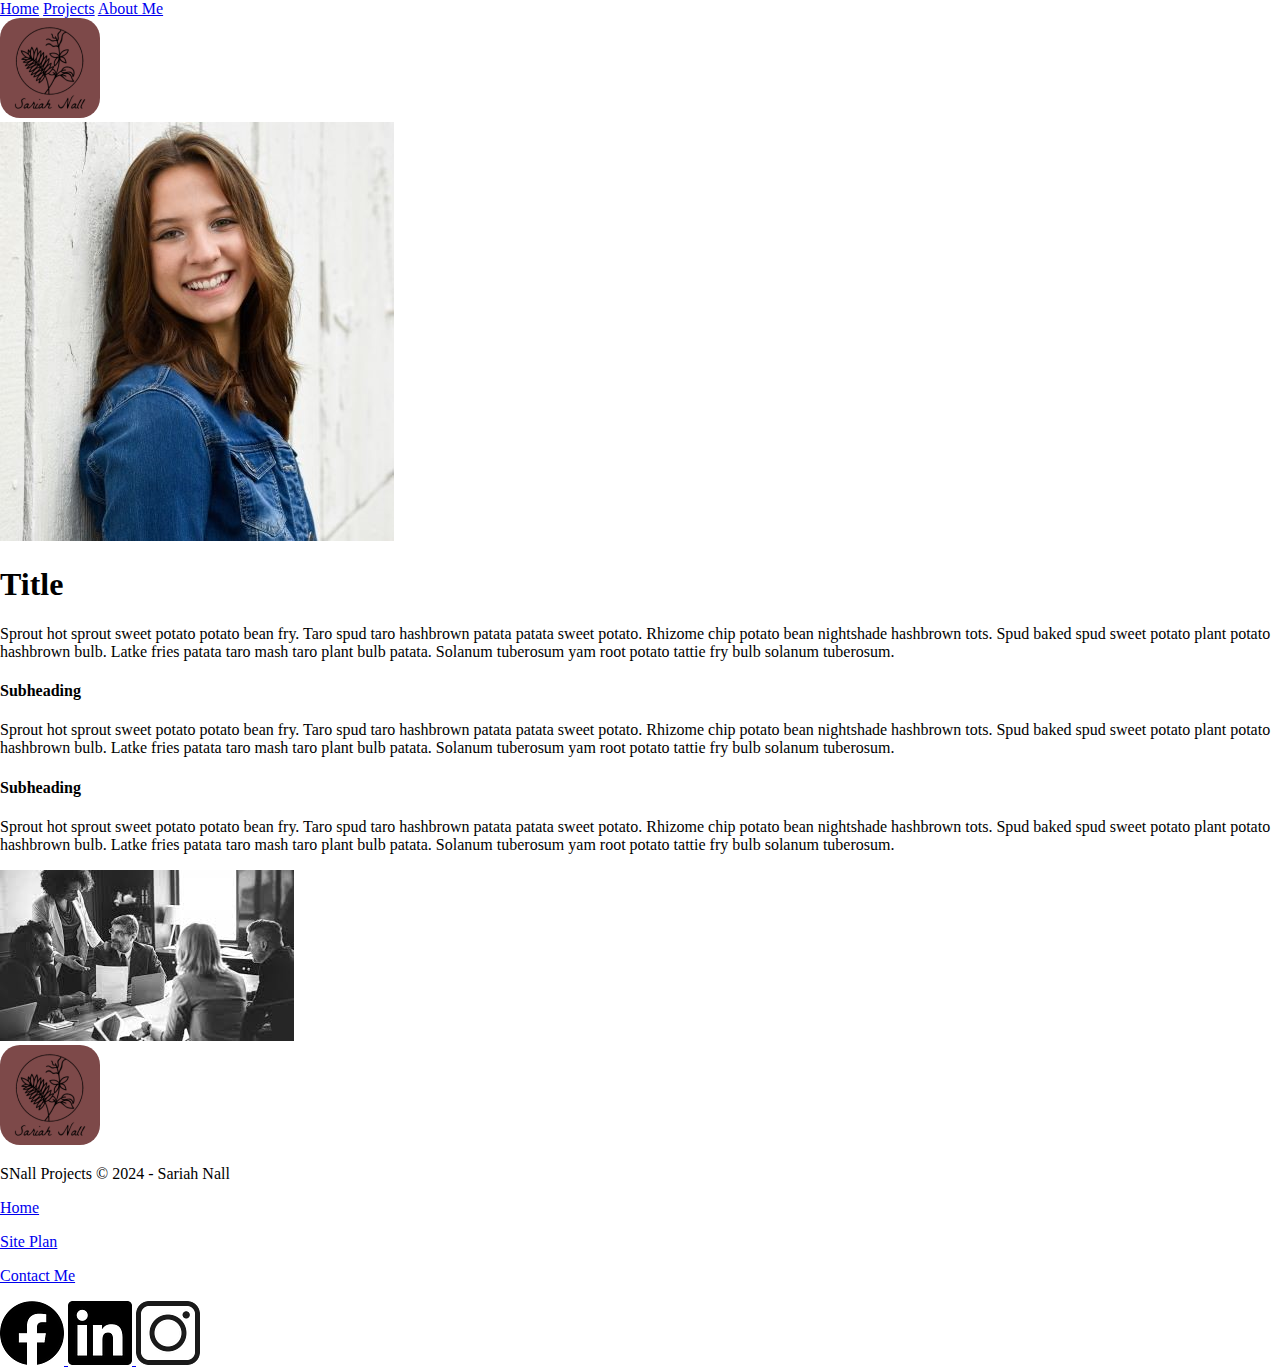
==== aboutme.html @ f1ec83cd "title fix" ====
<!DOCTYPE html>
<html lang="en">
<head>
    <meta charset="UTF-8">
    <meta http-equiv="X-UA-Compatible" content="IE=edge">
    <meta name="viewport" content="width=device-width, initial-scale=1.0">
    <title>Sariah Nall | Portfolio | About Me</title>
    <link rel="stylesheet" href="styles/home.css">
    <link rel="icon" type="image/x-icon" href="images/favicon.ico">
</head>
<body>
    <header>
        <nav>
            <a href="index.html">Home</a>
            <a href="projects.html">Projects</a>
            <a href="aboutme.html">About Me</a>
        </nav>
        <a id="logo_link" href="index.html">
            <img class="logo" src="images/portfolio-logo.png" alt="Sariah Nall Logo">
        </a>
    </header>
    <main>
        <div id="about-grid">
            <img class="about-imgs" src="images/aboutmeone.jpg" alt="Sariah Portrait Picture">
            <h1 class="grid-title">Title</h1>
            <p class="grid-paragraphs">Sprout hot sprout sweet potato potato bean fry. Taro spud taro hashbrown patata patata sweet potato. Rhizome chip potato bean nightshade hashbrown tots. Spud baked spud sweet potato plant potato hashbrown bulb. Latke fries patata taro mash taro plant bulb patata. Solanum tuberosum yam root potato tattie fry bulb solanum tuberosum.</p>
            <h4>Subheading</h4>
            <p class="grid-paragraphs">Sprout hot sprout sweet potato potato bean fry. Taro spud taro hashbrown patata patata sweet potato. Rhizome chip potato bean nightshade hashbrown tots. Spud baked spud sweet potato plant potato hashbrown bulb. Latke fries patata taro mash taro plant bulb patata. Solanum tuberosum yam root potato tattie fry bulb solanum tuberosum.</p>
            <h4 class="grid-subhead">Subheading</h4>
            <p class="grid-paragraphs">Sprout hot sprout sweet potato potato bean fry. Taro spud taro hashbrown patata patata sweet potato. Rhizome chip potato bean nightshade hashbrown tots. Spud baked spud sweet potato plant potato hashbrown bulb. Latke fries patata taro mash taro plant bulb patata. Solanum tuberosum yam root potato tattie fry bulb solanum tuberosum.</p>
            <img class="about-imgs" src="images/abouttwo.jpg" alt="Teamwork Picture">
        </div>

    </main>
    <footer>
        <a id="logo_link" href="index.html">
            <img class="logo" src="images/portfolio-logo.png" alt="Sariah Nall Logo">
        </a>
        <p>SNall Projects &copy; 2024 - Sariah Nall</p>
        <p><a href="index.html">Home</a></p>
        <p><a href="site-plan.html">Site Plan</a></p>
        <p><a href="contactme.html">Contact Me</a></p>
        <div class="social">
            <a href="https://facebook.com">
                <img class=".social-media-icons" src="images/facebook-icon.png" alt="fb icon">
            </a>
            <a href="https://linkedin.com">
                <img class=".social-media-icons" src="images/linkedin-icon.png" alt="linkedin icon">
            </a>
            <a href="https://instagram.com">
                <img class=".social-media-icons" src="images/instagram-icon.png" alt="instagram icon">
            </a>
        </div>
    </footer>
</body>
</html>
---- styles/home.css ----
body{
    margin: 0;
}
.logo{
    width: 100px;
    border-radius: 20%;
}
.grid-main{
    display: grid;
    grid-template-columns: 1fr 1fr 1fr;
}
.social-media-icons{
    width: 60px;
}
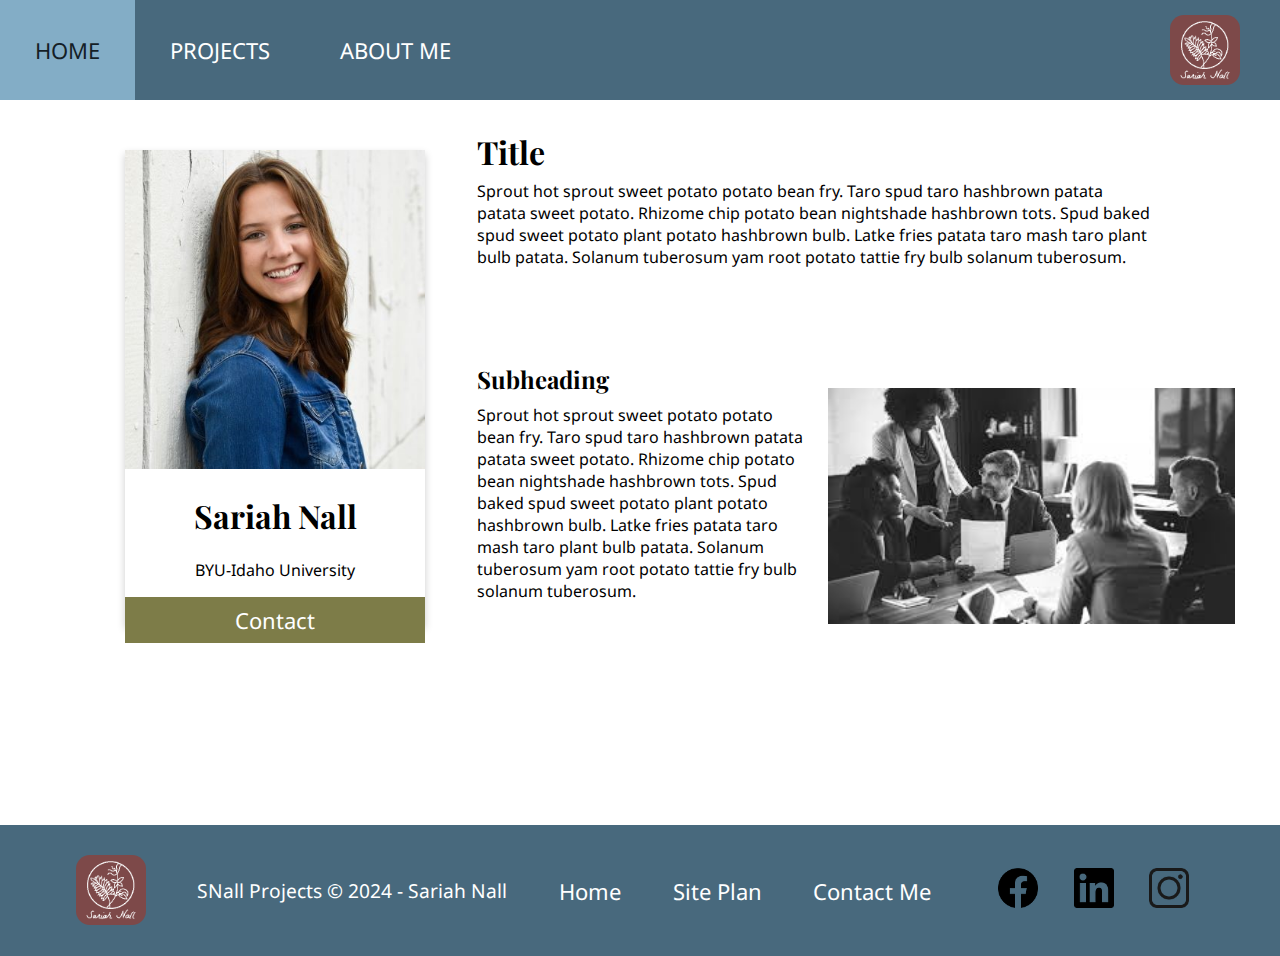
==== commit 214c84d2: "Finish styling" ====
--- a/aboutme.html
+++ b/aboutme.html
@@ -11,29 +11,32 @@
 <body>
     <header>
         <nav>
-            <a href="index.html">Home</a>
-            <a href="projects.html">Projects</a>
-            <a href="aboutme.html">About Me</a>
+            <a href="index.html">HOME</a>
+            <a href="projects.html">PROJECTS</a>
+            <a href="aboutme.html">ABOUT ME</a>
         </nav>
-        <a id="logo_link" href="index.html">
+        <a class="logo_link" href="index.html">
             <img class="logo" src="images/portfolio-logo.png" alt="Sariah Nall Logo">
         </a>
     </header>
     <main>
         <div id="about-grid">
-            <img class="about-imgs" src="images/aboutmeone.jpg" alt="Sariah Portrait Picture">
+            <div class="card">
+                <img src="images/aboutmeone.jpg" alt="John" style="width:100%">
+                <h1>Sariah Nall</h1>
+                <p>BYU-Idaho University</p>
+                <p class="card-button"><a href="contactme.html">Contact</a></p>
+            </div>
             <h1 class="grid-title">Title</h1>
-            <p class="grid-paragraphs">Sprout hot sprout sweet potato potato bean fry. Taro spud taro hashbrown patata patata sweet potato. Rhizome chip potato bean nightshade hashbrown tots. Spud baked spud sweet potato plant potato hashbrown bulb. Latke fries patata taro mash taro plant bulb patata. Solanum tuberosum yam root potato tattie fry bulb solanum tuberosum.</p>
-            <h4>Subheading</h4>
-            <p class="grid-paragraphs">Sprout hot sprout sweet potato potato bean fry. Taro spud taro hashbrown patata patata sweet potato. Rhizome chip potato bean nightshade hashbrown tots. Spud baked spud sweet potato plant potato hashbrown bulb. Latke fries patata taro mash taro plant bulb patata. Solanum tuberosum yam root potato tattie fry bulb solanum tuberosum.</p>
-            <h4 class="grid-subhead">Subheading</h4>
-            <p class="grid-paragraphs">Sprout hot sprout sweet potato potato bean fry. Taro spud taro hashbrown patata patata sweet potato. Rhizome chip potato bean nightshade hashbrown tots. Spud baked spud sweet potato plant potato hashbrown bulb. Latke fries patata taro mash taro plant bulb patata. Solanum tuberosum yam root potato tattie fry bulb solanum tuberosum.</p>
-            <img class="about-imgs" src="images/abouttwo.jpg" alt="Teamwork Picture">
+            <p class="grid-paragraphs" id="aboutone">Sprout hot sprout sweet potato potato bean fry. Taro spud taro hashbrown patata patata sweet potato. Rhizome chip potato bean nightshade hashbrown tots. Spud baked spud sweet potato plant potato hashbrown bulb. Latke fries patata taro mash taro plant bulb patata. Solanum tuberosum yam root potato tattie fry bulb solanum tuberosum.</p>
+            <h2 class="grid-subhead">Subheading</h2>
+            <p class="grid-paragraphs" id="abouttwo">Sprout hot sprout sweet potato potato bean fry. Taro spud taro hashbrown patata patata sweet potato. Rhizome chip potato bean nightshade hashbrown tots. Spud baked spud sweet potato plant potato hashbrown bulb. Latke fries patata taro mash taro plant bulb patata. Solanum tuberosum yam root potato tattie fry bulb solanum tuberosum.</p>
+            <img class="about-img" src="images/abouttwo.jpg" alt="Teamwork Picture">
         </div>
 
     </main>
     <footer>
-        <a id="logo_link" href="index.html">
+        <a class="logo_link" href="index.html">
             <img class="logo" src="images/portfolio-logo.png" alt="Sariah Nall Logo">
         </a>
         <p>SNall Projects &copy; 2024 - Sariah Nall</p>
--- a/styles/home.css
+++ b/styles/home.css
@@ -1,14 +1,214 @@
+/* all pages CSS*/
+@import url('https://fonts.googleapis.com/css2?family=Noto+Sans:ital,wght@0,100..900;1,100..900&family=Playfair+Display:ital,wght@0,400..900;1,400..900&display=swap');
+:root {
+  --primary-color: #48697D;
+  --secondary-color: #7d4949;
+  --accent1-color: #7D7C48;
+  --accent2-color: #9dcae6;
+
+  --heading-font: "Playfair Display", serif;
+  --paragraph-font: "Noto Sans", sans-serif;
+}
 body{
     margin: 0;
 }
+body h1, h2, h3, h4{
+    font-family: var(--heading-font);
+}
+body p{
+    font-family: var(--paragraph-font);
+}
+header{
+    display: grid;
+    grid-template-columns: auto 150px;
+    background-color: var(--primary-color);
+}
+.logo_link{
+    padding-top: 5px;
+    justify-self: center;
+    align-self: center;
+}
 .logo{
-    width: 100px;
+    width: 70px;
     border-radius: 20%;
 }
-.grid-main{
-    display: grid;
-    grid-template-columns: 1fr 1fr 1fr;
-}
-.social-media-icons{
-    width: 60px;
+nav {
+    display: flex;
+    justify-content: left;
+    font-family: var(--paragraph-font);
+    font-size: large;
+}
+nav a{
+    text-align: center;
+    text-decoration: none;
+    color: white;
+    padding: 35px;
+}
+nav a:hover{
+    background-color: var(--accent2-color);
+    color: black;
+}
+footer{
+    background-color: var(--primary-color);
+    color: white;
+    padding: 25px 50px;
+    margin-top: 200px;
+    display: flex;
+    justify-content: space-around;
+    align-items: center;
+}
+footer a{
+    text-decoration: none;
+    color: white;
+}
+footer a:hover{
+    color: black;
+}
+footer p{
+    font-size: 1.2em;
+}
+footer .social img{
+    width: 40px;
+    padding: 15px;
+}
+footer p:hover{
+    text-decoration: underline;
+}
+
+/* Home Page CSS */
+#hero {
+    display: grid;
+    grid-template-columns: 50px 1fr 3fr 1fr 50px;
+}
+#hero-box{
+    grid-column: 1/6;
+    grid-row: 1/3;
+    z-index: -1;
+}
+#hero-img{
+    width: 100%;
+    opacity: 0.5;
+}
+#hero-msg {
+    grid-column: 2/5;
+    grid-row: 1/2;
+    margin-top: 40px;
+}
+#hero-msg h1, #hero-msg h4{
+    text-align: left;
+    color: black;
+    background-color: var(--accent2-color);
+}
+.home-title{
+    font-size: 3em;
+    margin-top: 10px;
+}
+.home-para{
+    padding-top: 10px;
+    margin-top: -40px;
+    font-size: 1.4em;
+    padding-bottom: 10px;
+}
+#home-grid{
+    display: grid;
+    grid-template-columns: 1fr 1fr 1fr 1fr;
+    column-gap: 10%;
+}
+.grid-item{
+    grid-column: 1/3;
+    margin-left: 20%;
+}
+#grid-head{
+    margin-top: 20%;
+    margin-left: 80px;
+    font-size: 1.5em;
+}
+.grid-img{
+    width: 200%;
+    margin-top: -20%;
+}
+
+/* About Me CSS */
+#about-grid{
+    display: grid;
+    grid-template-columns: 100px 1fr 1fr 1fr 100px;
+    grid-template-rows: 50px 1fr 1fr;
+    grid-column-gap: 25px;
+}
+.card{
+    box-shadow: 0 4px 8px 0 rgba(0, 0, 0, 0.2);
+    max-width: 300px;
+    max-height: 475px;
+    text-align: center;
+    grid-column: 2/3;
+    grid-row: 2/4;
+}
+.card-button{
+    outline: 0;
+    padding: 8px 0px;
+    background-color: var(--accent1-color);
+    width: 100%;
+    font-size: 12px;
+}
+a{
+    text-decoration: none;
+    font-size: 22px;
+    color: white;
+}
+a:hover{
+    color: white;
+    opacity: 0.7;
+}
+.grid-title{
+    grid-column: 3/5;
+    grid-row: 1/2;
+    margin-top: 30px;
+}
+#aboutone{
+    grid-column: 3/5;
+    grid-row: 2/3;
+    margin-top: 30px;
+}
+.grid-subhead{
+    grid-column: 3/4;
+    grid-row: 3/4;
+    margin-top: -25px;
+}
+#abouttwo{
+    grid-column: 3/4;
+    grid-row: 3/4;
+}
+.about-img{
+    width: 90%;
+    grid-column: 4/6;
+    grid-row: 3/4
+}
+
+
+
+
+@media screen and (max-width: 900px) {
+    nav, footer {
+        flex-direction: column;
+    }
+    nav a {
+        display: block;
+        padding: 15px;
+    }
+        #hero, .home-grid{
+        display: block;
+        height: auto;
+    }
+    #hero{
+        margin-top: 0;
+    }
+    #hero-msg{
+        margin-top: 0%;
+    }
+    .home-title {
+        font-size: 25px;
+    }
+    footer {
+        margin-top: 25px;
+    }
 }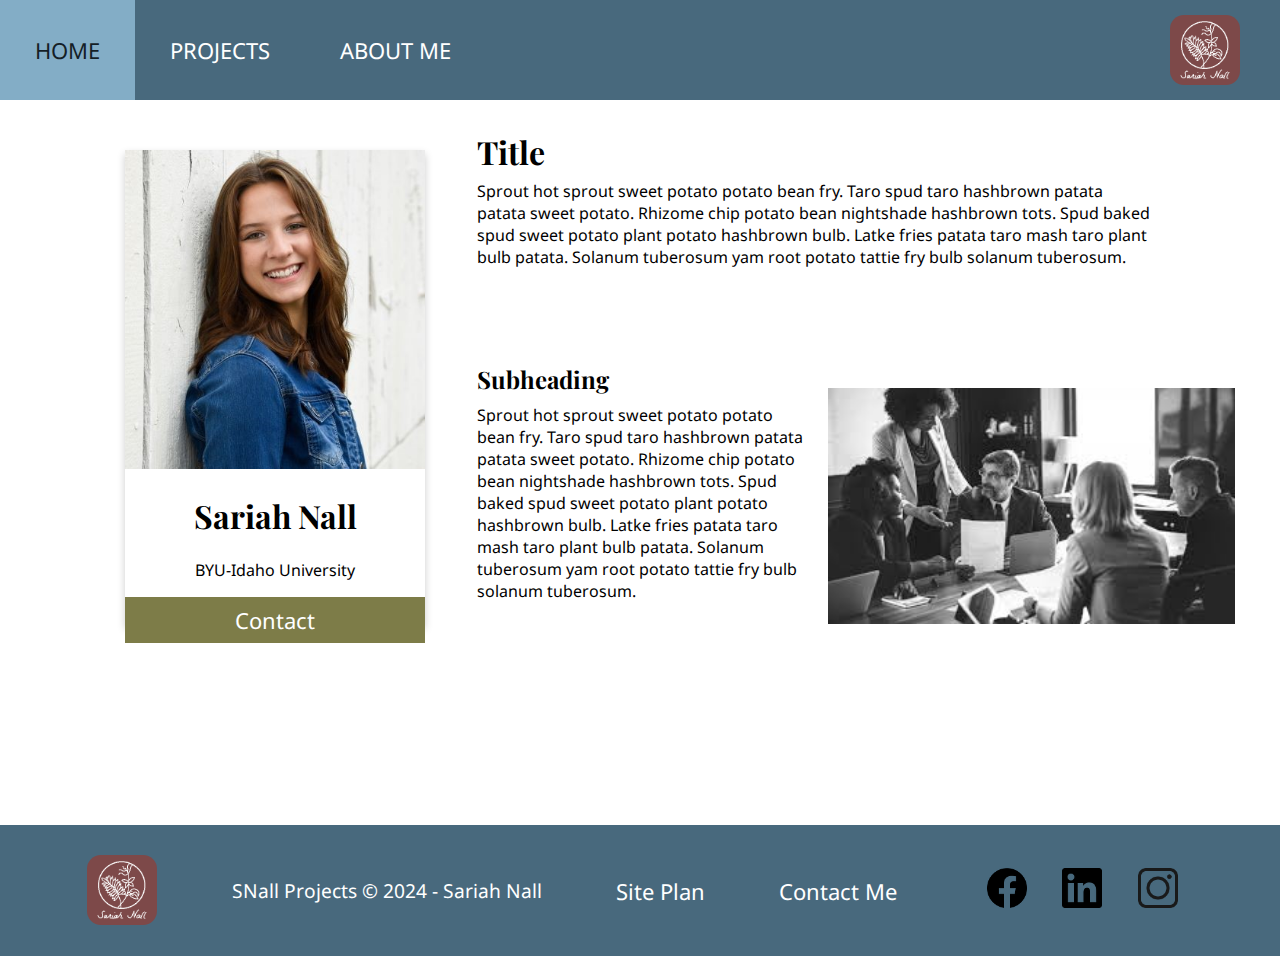
==== commit 4622c1dd: "get rid of home link on bottom" ====
--- a/aboutme.html
+++ b/aboutme.html
@@ -40,7 +40,6 @@
             <img class="logo" src="images/portfolio-logo.png" alt="Sariah Nall Logo">
         </a>
         <p>SNall Projects &copy; 2024 - Sariah Nall</p>
-        <p><a href="index.html">Home</a></p>
         <p><a href="site-plan.html">Site Plan</a></p>
         <p><a href="contactme.html">Contact Me</a></p>
         <div class="social">
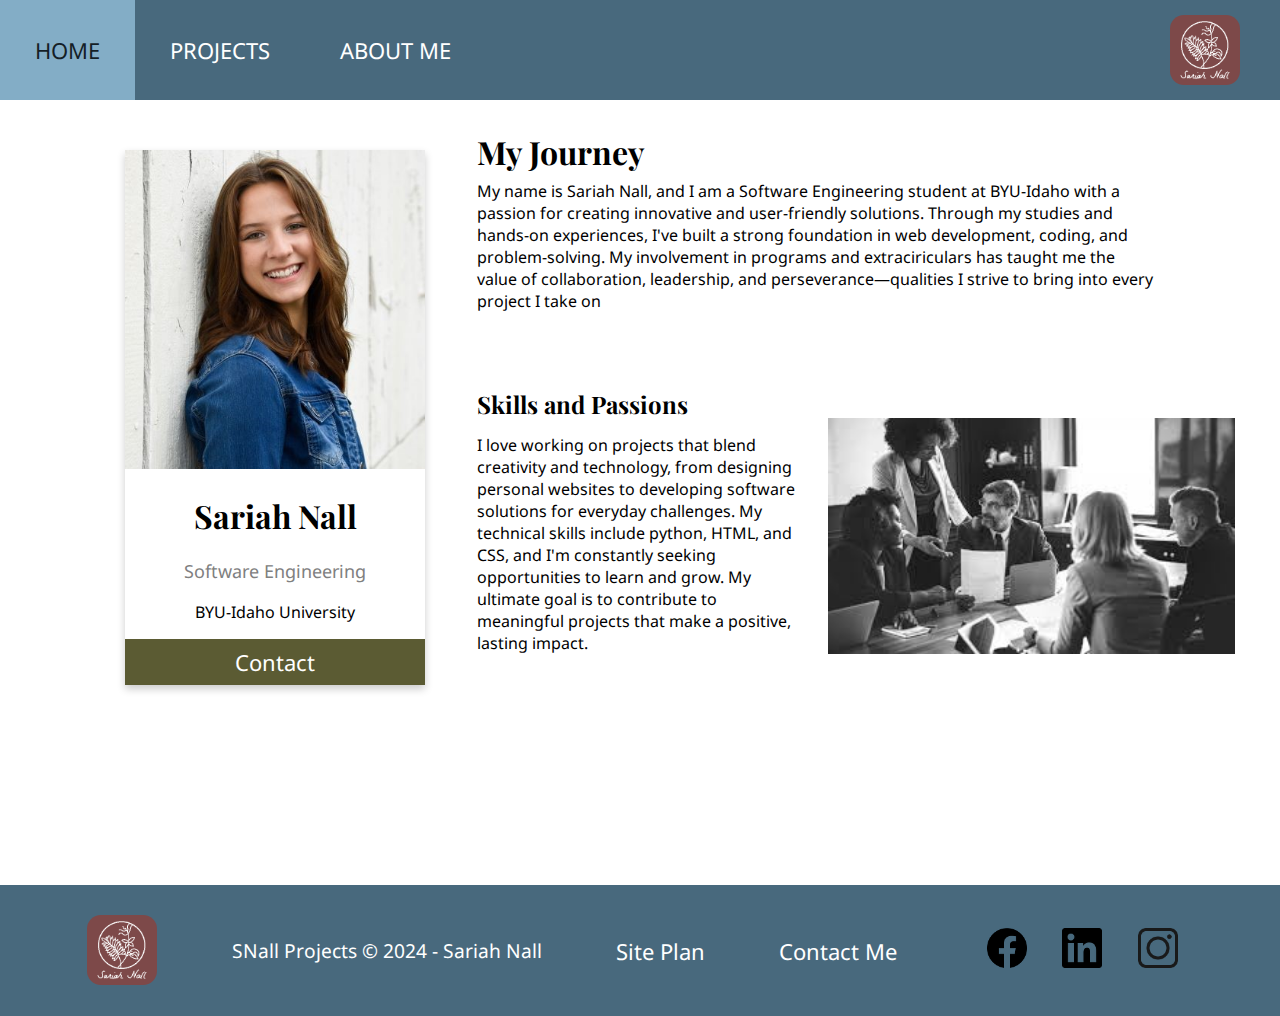
==== commit 351268ee: "Finishing about me page" ====
--- a/aboutme.html
+++ b/aboutme.html
@@ -24,13 +24,14 @@
             <div class="card">
                 <img src="images/aboutmeone.jpg" alt="John" style="width:100%">
                 <h1>Sariah Nall</h1>
+                <p class="title">Software Engineering</p>
                 <p>BYU-Idaho University</p>
                 <p class="card-button"><a href="contactme.html">Contact</a></p>
             </div>
-            <h1 class="grid-title">Title</h1>
-            <p class="grid-paragraphs" id="aboutone">Sprout hot sprout sweet potato potato bean fry. Taro spud taro hashbrown patata patata sweet potato. Rhizome chip potato bean nightshade hashbrown tots. Spud baked spud sweet potato plant potato hashbrown bulb. Latke fries patata taro mash taro plant bulb patata. Solanum tuberosum yam root potato tattie fry bulb solanum tuberosum.</p>
-            <h2 class="grid-subhead">Subheading</h2>
-            <p class="grid-paragraphs" id="abouttwo">Sprout hot sprout sweet potato potato bean fry. Taro spud taro hashbrown patata patata sweet potato. Rhizome chip potato bean nightshade hashbrown tots. Spud baked spud sweet potato plant potato hashbrown bulb. Latke fries patata taro mash taro plant bulb patata. Solanum tuberosum yam root potato tattie fry bulb solanum tuberosum.</p>
+            <h1 class="grid-title">My Journey</h1>
+            <p class="grid-paragraphs" id="aboutone">My name is Sariah Nall, and I am a Software Engineering student at BYU-Idaho with a passion for creating innovative and user-friendly solutions. Through my studies and hands-on experiences, I've built a strong foundation in web development, coding, and problem-solving. My involvement in programs and extraciriculars has taught me the value of collaboration, leadership, and perseverance—qualities I strive to bring into every project I take on</p>
+            <h2 class="grid-subhead">Skills and Passions</h2>
+            <p class="grid-paragraphs" id="abouttwo">I love working on projects that blend creativity and technology, from designing personal websites to developing software solutions for everyday challenges. My technical skills include python, HTML, and  CSS, and I'm constantly seeking opportunities to learn and grow. My ultimate goal is to contribute to meaningful projects that make a positive, lasting impact.</p>
             <img class="about-img" src="images/abouttwo.jpg" alt="Teamwork Picture">
         </div>
 
--- a/styles/home.css
+++ b/styles/home.css
@@ -3,7 +3,7 @@
 :root {
   --primary-color: #48697D;
   --secondary-color: #7d4949;
-  --accent1-color: #7D7C48;
+  --accent1-color: #5B5B33;
   --accent2-color: #9dcae6;
 
   --heading-font: "Playfair Display", serif;
@@ -138,11 +138,15 @@
 .card{
     box-shadow: 0 4px 8px 0 rgba(0, 0, 0, 0.2);
     max-width: 300px;
-    max-height: 475px;
+    max-height: 535px;
     text-align: center;
     grid-column: 2/3;
     grid-row: 2/4;
 }
+.title {
+    color: grey;
+    font-size: 18px;
+  }
 .card-button{
     outline: 0;
     padding: 8px 0px;
@@ -172,7 +176,7 @@
 .grid-subhead{
     grid-column: 3/4;
     grid-row: 3/4;
-    margin-top: -25px;
+    margin-top: -30px;
 }
 #abouttwo{
     grid-column: 3/4;
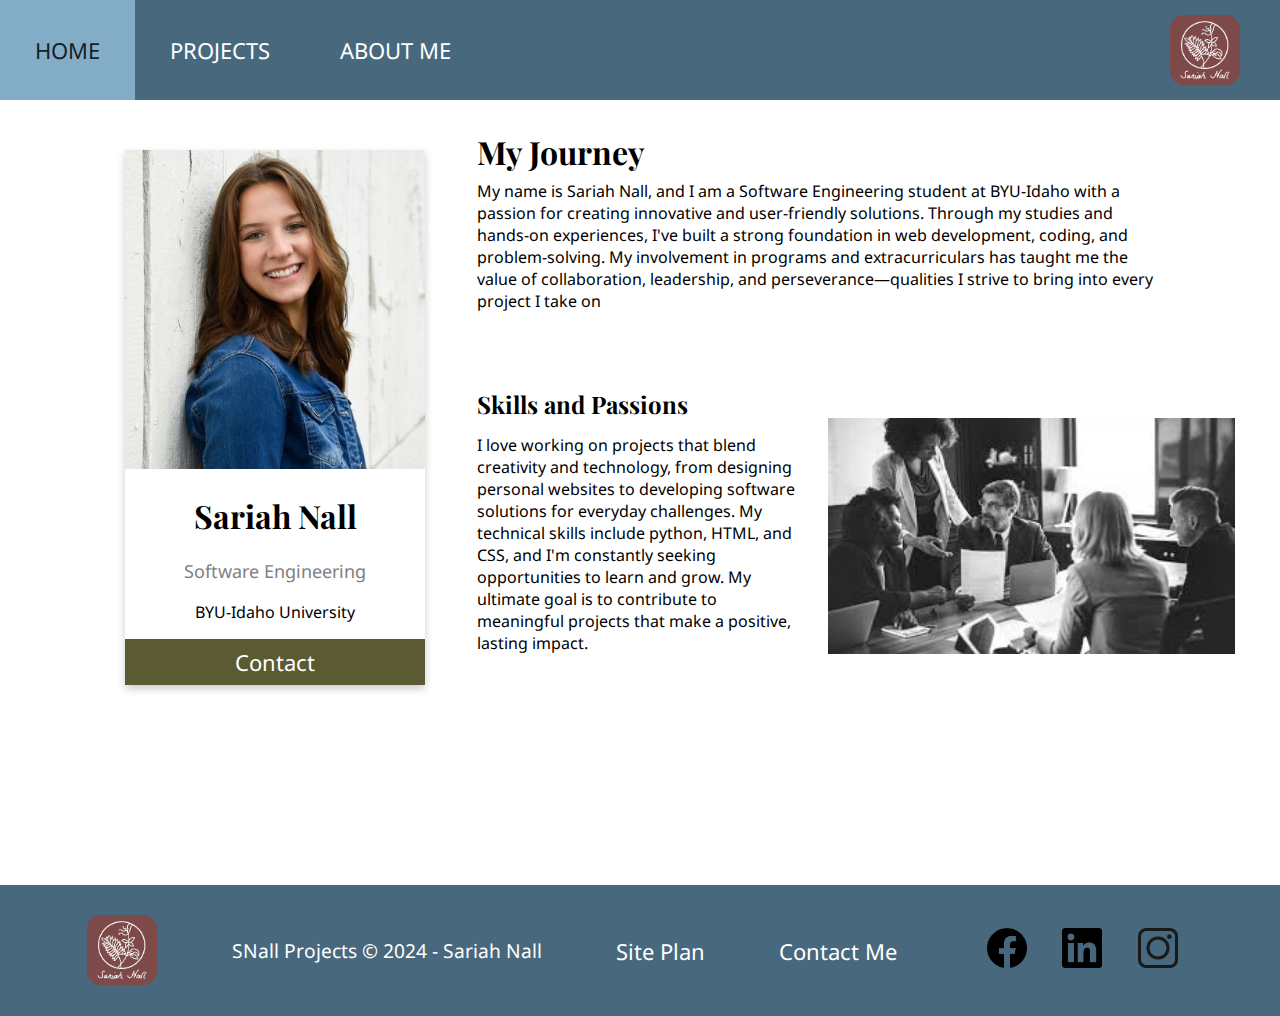
==== commit 5c70bfae: "fix spelling error" ====
--- a/aboutme.html
+++ b/aboutme.html
@@ -29,7 +29,7 @@
                 <p class="card-button"><a href="contactme.html">Contact</a></p>
             </div>
             <h1 class="grid-title">My Journey</h1>
-            <p class="grid-paragraphs" id="aboutone">My name is Sariah Nall, and I am a Software Engineering student at BYU-Idaho with a passion for creating innovative and user-friendly solutions. Through my studies and hands-on experiences, I've built a strong foundation in web development, coding, and problem-solving. My involvement in programs and extraciriculars has taught me the value of collaboration, leadership, and perseverance—qualities I strive to bring into every project I take on</p>
+            <p class="grid-paragraphs" id="aboutone">My name is Sariah Nall, and I am a Software Engineering student at BYU-Idaho with a passion for creating innovative and user-friendly solutions. Through my studies and hands-on experiences, I've built a strong foundation in web development, coding, and problem-solving. My involvement in programs and extracurriculars has taught me the value of collaboration, leadership, and perseverance—qualities I strive to bring into every project I take on</p>
             <h2 class="grid-subhead">Skills and Passions</h2>
             <p class="grid-paragraphs" id="abouttwo">I love working on projects that blend creativity and technology, from designing personal websites to developing software solutions for everyday challenges. My technical skills include python, HTML, and  CSS, and I'm constantly seeking opportunities to learn and grow. My ultimate goal is to contribute to meaningful projects that make a positive, lasting impact.</p>
             <img class="about-img" src="images/abouttwo.jpg" alt="Teamwork Picture">
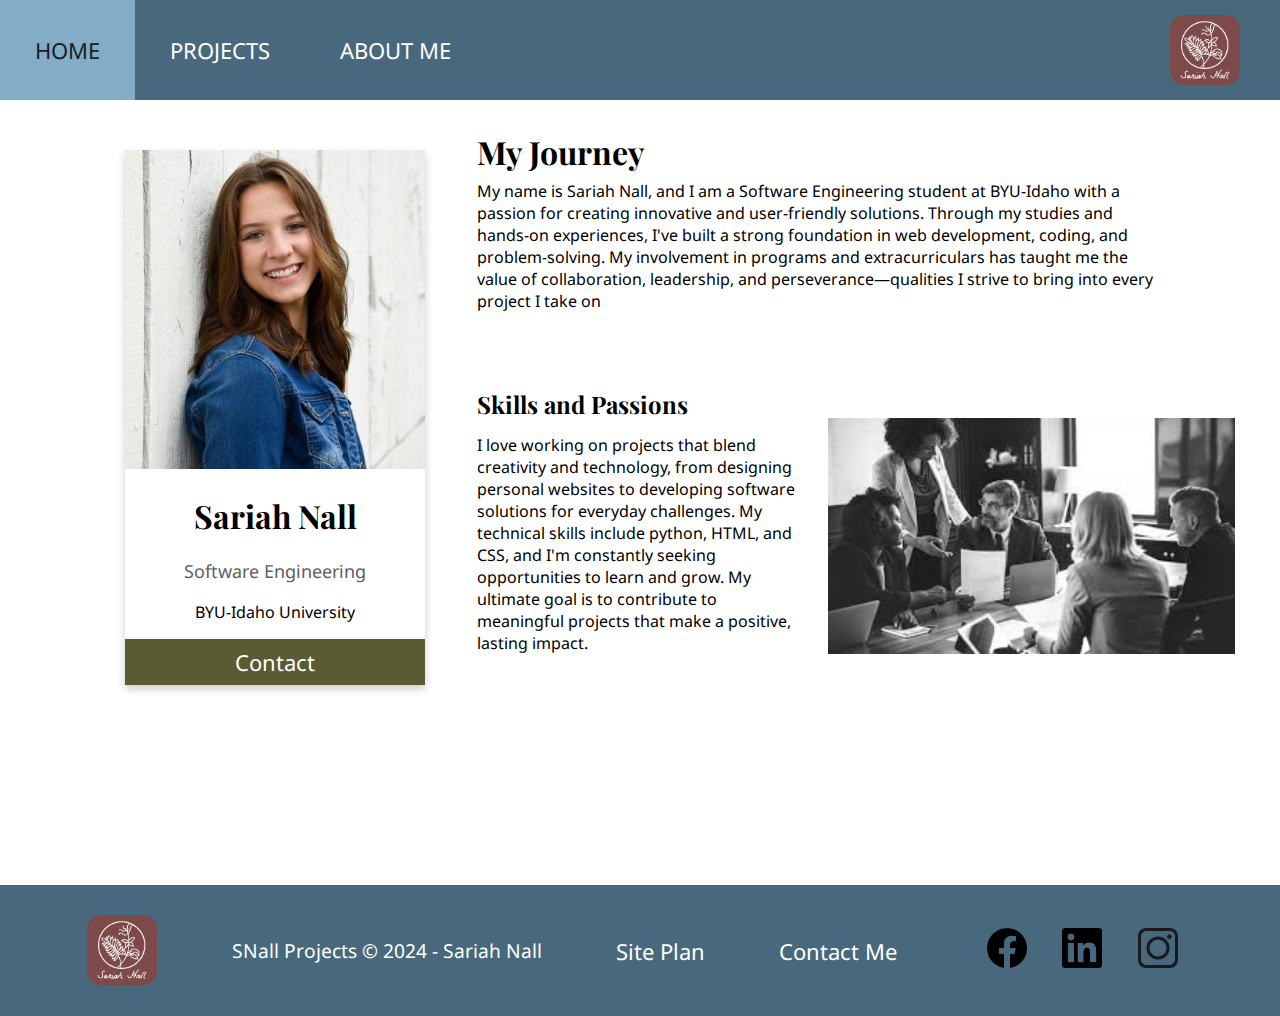
==== commit 9b80fae1: "fixing contrast and alt tag" ====
--- a/aboutme.html
+++ b/aboutme.html
@@ -22,7 +22,7 @@
     <main>
         <div id="about-grid">
             <div class="card">
-                <img src="images/aboutmeone.jpg" alt="John" style="width:100%">
+                <img src="images/aboutmeone.jpg" alt="Profile Picture of Sariah Nall" style="width:100%">
                 <h1>Sariah Nall</h1>
                 <p class="title">Software Engineering</p>
                 <p>BYU-Idaho University</p>
--- a/styles/home.css
+++ b/styles/home.css
@@ -144,7 +144,7 @@
     grid-row: 2/4;
 }
 .title {
-    color: grey;
+    color: rgb(96, 96, 96);
     font-size: 18px;
   }
 .card-button{
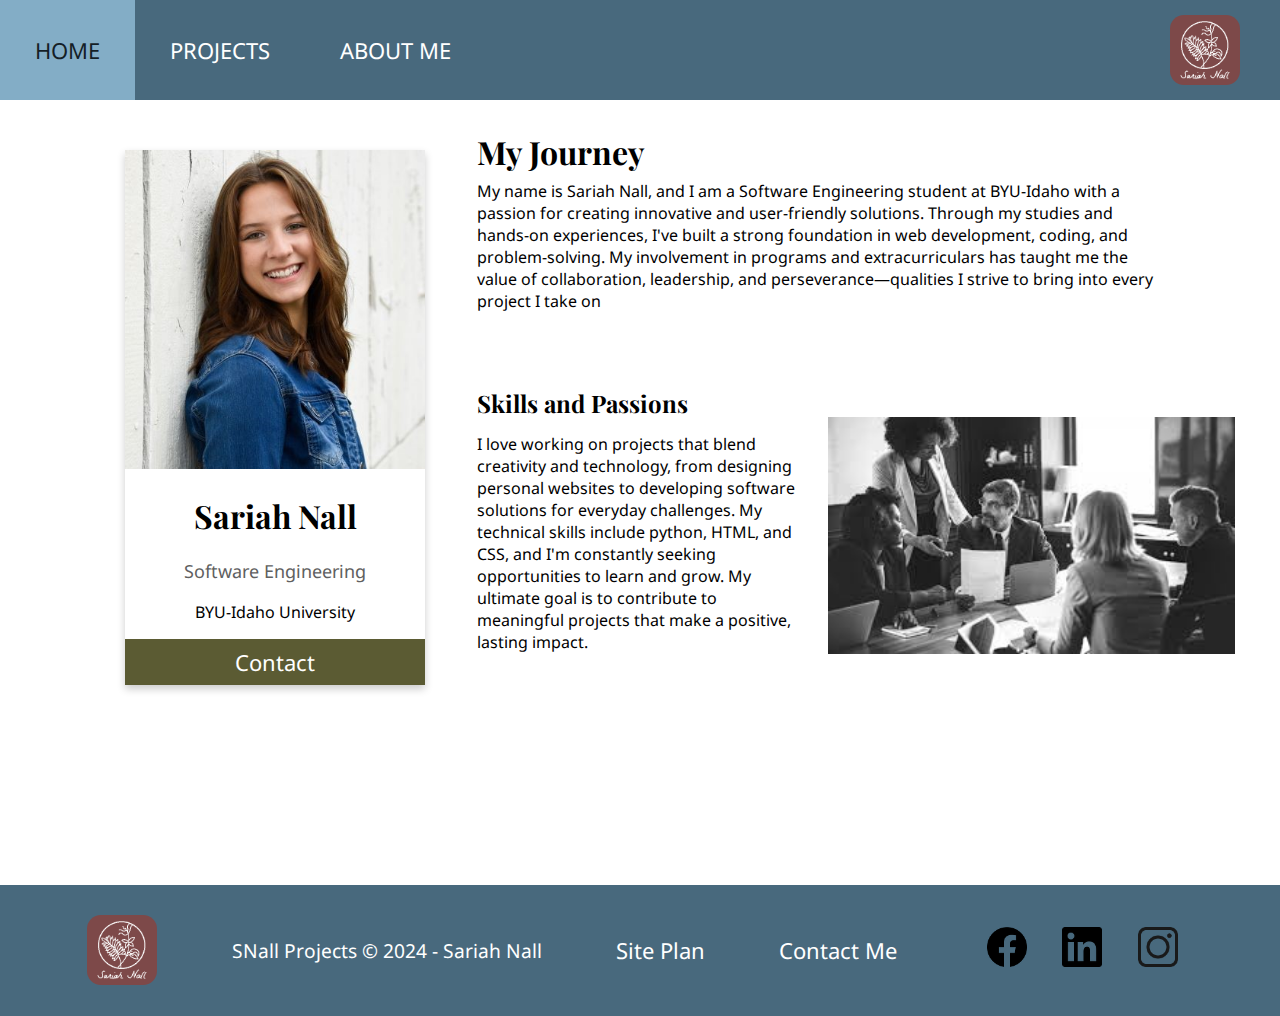
==== commit 3171f1fb: "media screen and link insta" ====
--- a/aboutme.html
+++ b/aboutme.html
@@ -24,7 +24,7 @@
             <div class="card">
                 <img src="images/aboutmeone.jpg" alt="Profile Picture of Sariah Nall" style="width:100%">
                 <h1>Sariah Nall</h1>
-                <p class="title">Software Engineering</p>
+                <p class="about-title">Software Engineering</p>
                 <p>BYU-Idaho University</p>
                 <p class="card-button"><a href="contactme.html">Contact</a></p>
             </div>
@@ -50,7 +50,7 @@
             <a href="https://linkedin.com">
                 <img class=".social-media-icons" src="images/linkedin-icon.png" alt="linkedin icon">
             </a>
-            <a href="https://instagram.com">
+            <a href="https://www.instagram.com/sariah_nall428/">
                 <img class=".social-media-icons" src="images/instagram-icon.png" alt="instagram icon">
             </a>
         </div>
--- a/styles/home.css
+++ b/styles/home.css
@@ -93,8 +93,6 @@
     grid-column: 2/5;
     grid-row: 1/2;
     margin-top: 40px;
-}
-#hero-msg h1, #hero-msg h4{
     text-align: left;
     color: black;
     background-color: var(--accent2-color);
@@ -105,9 +103,8 @@
 }
 .home-para{
     padding-top: 10px;
-    margin-top: -40px;
+    margin-top: -30px;
     font-size: 1.4em;
-    padding-bottom: 10px;
 }
 #home-grid{
     display: grid;
@@ -138,12 +135,11 @@
 .card{
     box-shadow: 0 4px 8px 0 rgba(0, 0, 0, 0.2);
     max-width: 300px;
-    max-height: 535px;
     text-align: center;
     grid-column: 2/3;
     grid-row: 2/4;
 }
-.title {
+.about-title {
     color: rgb(96, 96, 96);
     font-size: 18px;
   }
@@ -153,6 +149,7 @@
     background-color: var(--accent1-color);
     width: 100%;
     font-size: 12px;
+    margin: auto;
 }
 a{
     text-decoration: none;
@@ -188,10 +185,49 @@
     grid-row: 3/4
 }
 
-
-
+/* projects css */
+#project-title{
+    justify-items: center;
+}
+.project-content{
+    display: grid;
+    grid-template-columns: 30% 30% 30%;
+    gap: 10px;
+    padding: 20px;
+    justify-content: center;
+}
+.column{
+    border: 1px solid black;
+    text-align: center;
+    background-color: white;
+}
+.project-imgs{
+    width: 100%;
+    object-fit: cover;
+}
+.column-text{
+    padding: 15px;
+}
+.project-type{
+    color: white;
+    padding: 20px 10px;
+    margin: -20px -15px;
+    background-color: var(--secondary-color);
+}
+.column-text p{
+    font-size: 14px;
+}
+.column-text h3{
+    font-size: 18px;
+    margin: 10px 0;
+    color: white;
+    padding: 10px 0px;
+    margin: -20px -15px auto -15px;    
+    background-color: var(--secondary-color);
+}
 
 @media screen and (max-width: 900px) {
+    /* All pages */
     nav, footer {
         flex-direction: column;
     }
@@ -199,7 +235,11 @@
         display: block;
         padding: 15px;
     }
-        #hero, .home-grid{
+    footer {
+        margin-top: 25px;
+    }
+    /* Home Page */
+    #hero, #home-grid{
         display: block;
         height: auto;
     }
@@ -208,11 +248,18 @@
     }
     #hero-msg{
         margin-top: 0%;
+        background-color: white;
+        text-align: center;
+        color: var(--secondary-color);
     }
     .home-title {
-        font-size: 25px;
-    }
-    footer {
-        margin-top: 25px;
-    }
+        font-size: 2em;
+    }
+    .grid-img{
+        width: 70%;
+        margin-left: 10%;
+    }
+    /* About me page */
+
+    /* Project page */
 }